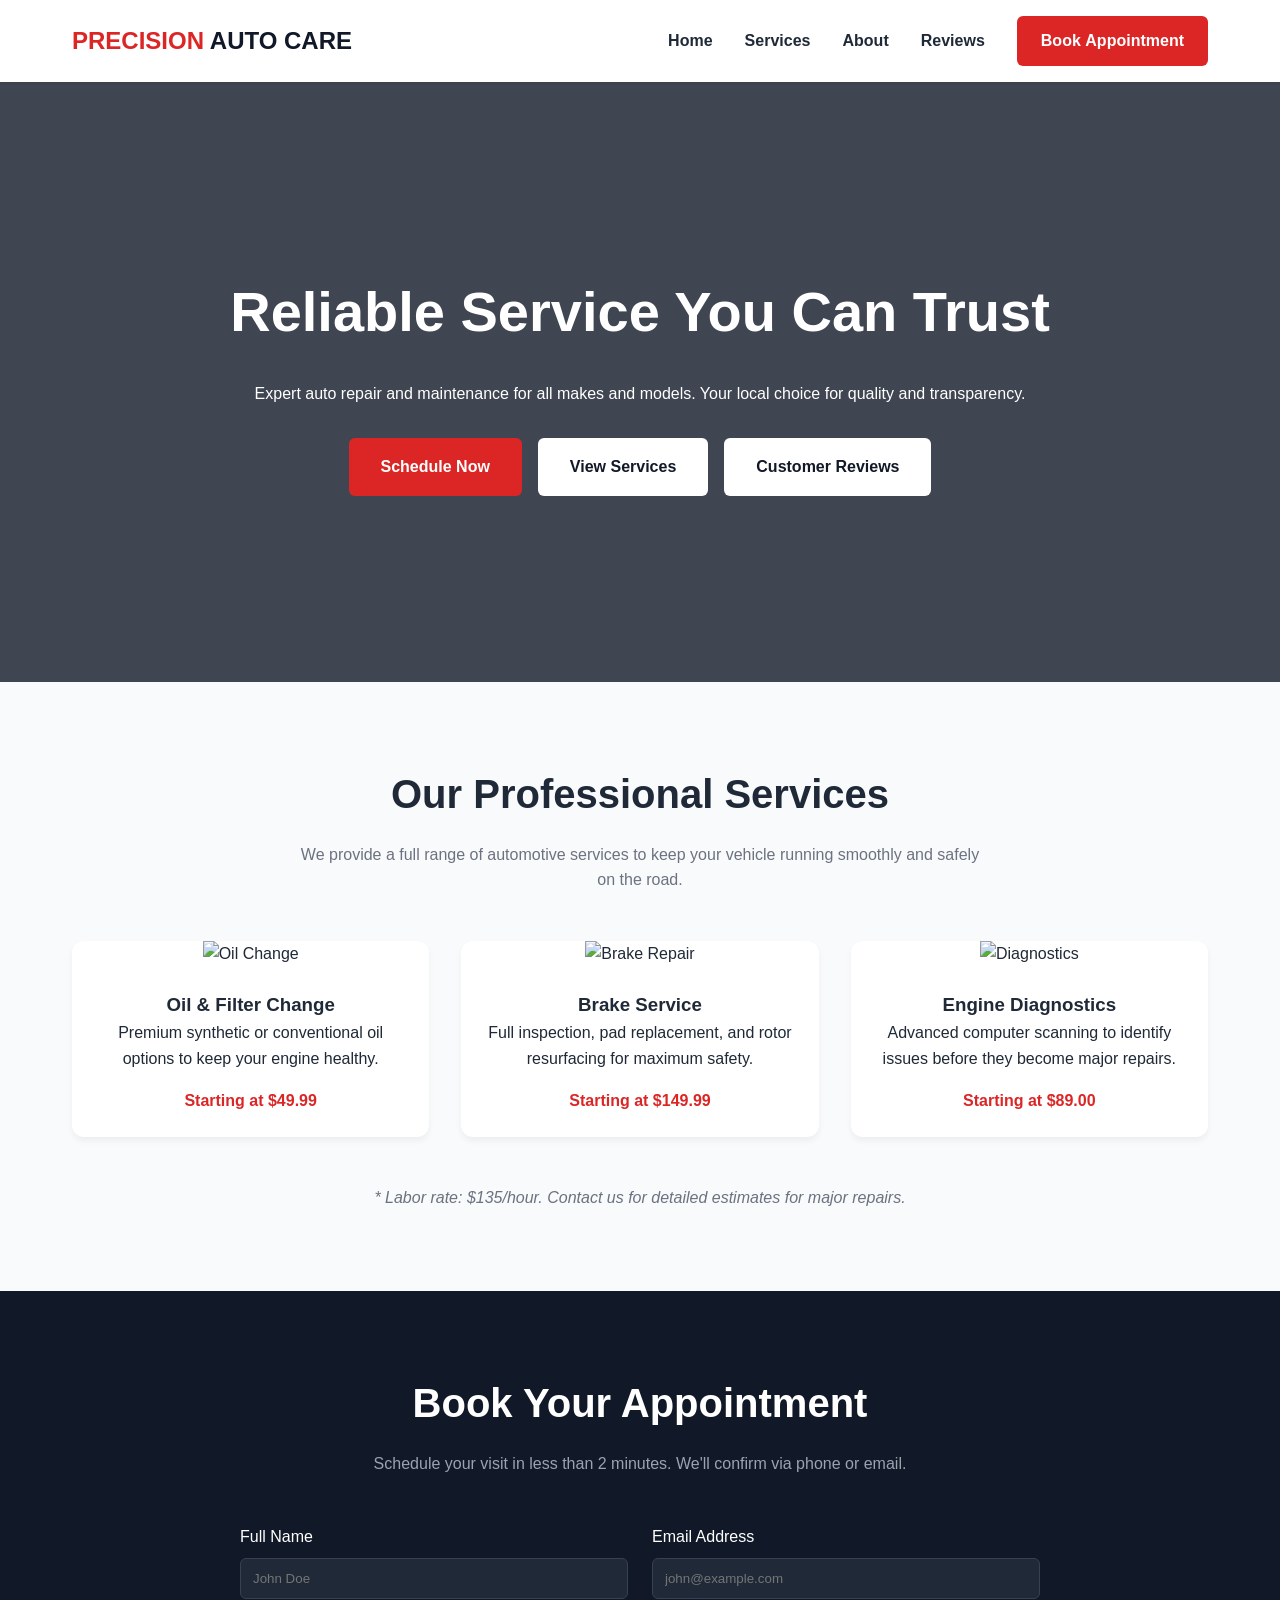
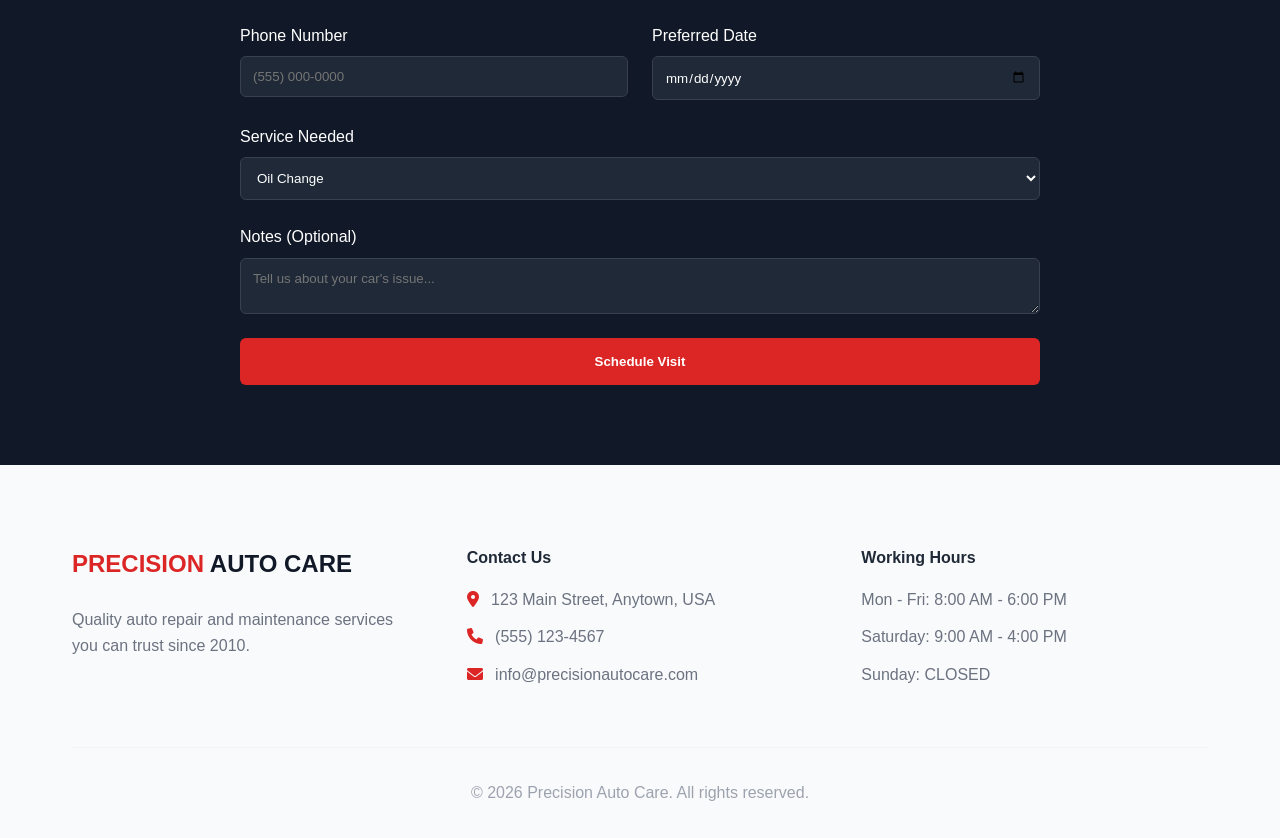
==== index.html @ e38f6b85 "Update index.html" ====
<!DOCTYPE html>
<html lang="en">
<head>
    <meta charset="UTF-8">
    <meta name="viewport" content="width=device-width, initial-scale=1.0">
    <title>Precision Auto Care | Professional Local Auto Repair</title>
    <meta name="description" content="Precision Auto Care offers professional, reliable, and affordable auto repair services including oil changes, brake repair, and engine diagnostics. Book your appointment today!">
    <link rel="stylesheet" href="https://cdnjs.cloudflare.com/ajax/libs/font-awesome/6.0.0/css/all.min.css">
    <link rel="stylesheet" href="style.css">
</head>
<body>
    <!-- Navbar -->
    <nav class="navbar">
        <div class="nav-container">
            <div class="logo">
                <span class="logo-red">PRECISION</span>
                <span class="logo-dark">AUTO CARE</span>
            </div>
            <div class="nav-links">
                <a href="#home" class="nav-link shake-the-btn"><span class="letter">H</span><span class="letter">o</span><span class="letter">m</span><span class="letter">e</span></a>
                <a href="#services" class="nav-link shake-the-btn"><span class="letter">S</span><span class="letter">e</span><span class="letter">r</span><span class="letter">v</span><span class="letter">i</span><span class="letter">c</span><span class="letter">e</span><span class="letter">s</span></a>
                <a href="about.html" class="nav-link shake-the-btn"><span class="letter">A</span><span class="letter">b</span><span class="letter">o</span><span class="letter">u</span><span class="letter">t</span></a>
                <a href="reviews.html" class="nav-link shake-the-btn"><span class="letter">R</span><span class="letter">e</span><span class="letter">v</span><span class="letter">i</span><span class="letter">e</span><span class="letter">w</span><span class="letter">s</span></a>
                <a href="#booking" class="btn-book shake-the-btn">
                    <span class="letter">B</span><span class="letter">o</span><span class="letter">o</span><span class="letter">k</span> 
                    <span class="letter">A</span><span class="letter">p</span><span class="letter">p</span><span class="letter">o</span><span class="letter">i</span><span class="letter">n</span><span class="letter">t</span><span class="letter">m</span><span class="letter">e</span><span class="letter">n</span><span class="letter">t</span>
                </a>
            </div>
            <div class="md-hidden">
                <button class="nav-link">
                    <i class="fa-solid fa-bars"></i>
                </button>
            </div>
        </div>
    </nav>

    <!-- Hero Section -->
    <section id="home" class="hero-gradient">
        <div class="hero-content">
            <h1>Reliable Service You Can Trust</h1>
            <p>Expert auto repair and maintenance for all makes and models. Your local choice for quality and transparency.</p>
            <div class="hero-btns">
                <a href="#booking" class="btn-primary">Schedule Now</a>
                <a href="#services" class="btn-secondary">View Services</a>
                <a href="reviews.html" class="btn-secondary">Customer Reviews</a>
            </div>
        </div>
    </section>

    <!-- Services Section -->
    <section id="services" class="services-section">
        <h2 class="section-title">Our Professional Services</h2>
        <p class="section-subtitle">We provide a full range of automotive services to keep your vehicle running smoothly and safely on the road.</p>
        
        <div class="services-grid">
            <!-- Service 1 -->
            <div class="service-card">
                <img src="https://images.unsplash.com/photo-1486262715619-67b85e0b08d3?auto=format&fit=crop&q=80&w=800" alt="Oil Change" class="service-img">
                <div class="service-info">
                    <h3>Oil & Filter Change</h3>
                    <p>Premium synthetic or conventional oil options to keep your engine healthy.</p>
                    <p class="price">Starting at $49.99</p>
                </div>
            </div>

            <!-- Service 2 -->
            <div class="service-card">
                <img src="https://images.unsplash.com/photo-1486262715619-67b85e0b08d3?auto=format&fit=crop&q=80&w=800" alt="Brake Repair" class="service-img">
                <div class="service-info">
                    <h3>Brake Service</h3>
                    <p>Full inspection, pad replacement, and rotor resurfacing for maximum safety.</p>
                    <p class="price">Starting at $149.99</p>
                </div>
            </div>

            <!-- Service 3 -->
            <div class="service-card">
                <img src="https://images.unsplash.com/photo-1549317661-bd32c8ce0db2?auto=format&fit=crop&q=80&w=800" alt="Diagnostics" class="service-img">
                <div class="service-info">
                    <h3>Engine Diagnostics</h3>
                    <p>Advanced computer scanning to identify issues before they become major repairs.</p>
                    <p class="price">Starting at $89.00</p>
                </div>
            </div>
        </div>
        
        <div class="mt-12">
            <p class="text-gray-500 italic">* Labor rate: $135/hour. Contact us for detailed estimates for major repairs.</p>
        </div>
    </section>

    <!-- Booking Section -->
    <section id="booking" class="booking-section">
        <div class="booking-container">
            <div class="text-center">
                <h2 class="section-title">Book Your Appointment</h2>
                <p class="section-subtitle" style="color: #9ca3af;">Schedule your visit in less than 2 minutes. We'll confirm via phone or email.</p>
            </div>
            
            <form id="appointmentForm" class="form-grid">
                <div class="form-group">
                    <label>Full Name</label>
                    <input type="text" required class="form-control" placeholder="John Doe">
                </div>
                <div class="form-group">
                    <label>Email Address</label>
                    <input type="email" required class="form-control" placeholder="john@example.com">
                </div>
                <div class="form-group">
                    <label>Phone Number</label>
                    <input type="tel" required class="form-control" placeholder="(555) 000-0000">
                </div>
                <div class="form-group">
                    <label>Preferred Date</label>
                    <input type="date" required class="form-control">
                </div>
                <div class="form-group col-span-2">
                    <label>Service Needed</label>
                    <select class="form-control">
                        <option>Oil Change</option>
                        <option>Brake Repair</option>
                        <option>Engine Diagnostics</option>
                        <option>Tire Service</option>
                        <option>Other / Not Sure</option>
                    </select>
                </div>
                <div class="form-group col-span-2">
                    <label>Notes (Optional)</label>
                    <textarea class="form-control" placeholder="Tell us about your car's issue..."></textarea>
                </div>
                <div class="col-span-2">
                    <button type="submit" class="btn-submit">Schedule Visit</button>
                </div>
            </form>
            <div id="successMessage" class="hidden mt-8 p-6 bg-green-900 border-green-700">
                <p class="section-title" style="font-size: 1.5rem; margin-bottom: 0;">Appointment Requested!</p>
                <p class="text-green-300">We'll reach out shortly to confirm your slot.</p>
            </div>
        </div>
    </section>

    <!-- Footer -->
    <footer>
        <div class="footer-grid">
            <div class="footer-col">
                <div class="logo" style="margin-bottom: 1.5rem;">
                    <span class="logo-red">PRECISION</span>
                    <span class="logo-dark">AUTO CARE</span>
                </div>
                <p class="section-subtitle" style="text-align: left; margin: 0;">Quality auto repair and maintenance services you can trust since 2010.</p>
            </div>
            <div class="footer-col">
                <h4>Contact Us</h4>
                <ul class="footer-list">
                    <li><i class="fa-solid fa-location-dot"></i> 123 Main Street, Anytown, USA</li>
                    <li><i class="fa-solid fa-phone"></i> (555) 123-4567</li>
                    <li><i class="fa-solid fa-envelope"></i> info@precisionautocare.com</li>
                </ul>
            </div>
            <div class="footer-col">
                <h4>Working Hours</h4>
                <ul class="footer-list working-hours">
                    <li><span>Mon - Fri:</span> <span>8:00 AM - 6:00 PM</span></li>
                    <li><span>Saturday:</span> <span>9:00 AM - 4:00 PM</span></li>
                    <li class="closed"><span>Sunday:</span> <span>CLOSED</span></li>
                </ul>
            </div>
        </div>
        <div class="text-center" style="margin-top: 3rem; padding-top: 2rem; border-top: 1px solid #f3f4f6; color: #9ca3af;">
            &copy; 2026 Precision Auto Care. All rights reserved.
        </div>
    </footer>

    <script>
        const form = document.getElementById('appointmentForm');
        const success = document.getElementById('successMessage');
        
        form.addEventListener('submit', (e) => {
            e.preventDefault();
            form.classList.add('hidden');
            success.classList.remove('hidden');
        });
    </script>
</body>
</html>
---- style.css ----
/* Global Styles */
:root {
    --primary-red: #dc2626;
    --dark-bg: #111827;
    --light-bg: #f9fafb;
    --text-main: #1f2937;
    --text-muted: #6b7280;
}

* {
    margin: 0;
    padding: 0;
    box-sizing: border-box;
    font-family: 'Inter', -apple-system, sans-serif;
}

body {
    background-color: var(--light-bg);
    color: var(--text-main);
    line-height: 1.6;
}

/* Navbar */
.navbar {
    background: white;
    padding: 1rem 0;
    position: sticky;
    top: 0;
    z-index: 1000;
    box-shadow: 0 1px 3px rgba(0,0,0,0.1);
}

.nav-container {
    max-width: 1200px;
    margin: 0 auto;
    display: flex;
    justify-content: space-between;
    align-items: center;
    padding: 0 2rem;
}

.logo {
    font-size: 1.5rem;
    font-weight: 800;
}

.logo-red { color: var(--primary-red); }
.logo-dark { color: var(--dark-bg); }

.nav-links {
    display: flex;
    gap: 2rem;
    align-items: center;
}

.nav-link {
    text-decoration: none;
    color: var(--text-main);
    font-weight: 600;
    transition: color 0.3s;
}

.btn-book {
    background: var(--primary-red);
    color: white;
    padding: 0.75rem 1.5rem;
    border-radius: 0.375rem;
    text-decoration: none;
    font-weight: 700;
}

/* Hero Section */
.hero-gradient {
    background: linear-gradient(rgba(17, 24, 39, 0.8), rgba(17, 24, 39, 0.8)), 
                url('https://images.unsplash.com/photo-1492144534655-ae79c964c9d7?auto=format&fit=crop&q=80&w=2000');
    background-size: cover;
    background-position: center;
    height: 600px;
    display: flex;
    align-items: center;
    justify-content: center;
    text-align: center;
    color: white;
}

.hero-content h1 {
    font-size: 3.5rem;
    margin-bottom: 1.5rem;
}

.hero-btns {
    margin-top: 2rem;
    display: flex;
    gap: 1rem;
    justify-content: center;
}

.btn-primary {
    background: var(--primary-red);
    color: white;
    padding: 1rem 2rem;
    border-radius: 0.375rem;
    text-decoration: none;
    font-weight: bold;
}

.btn-secondary {
    background: white;
    color: var(--dark-bg);
    padding: 1rem 2rem;
    border-radius: 0.375rem;
    text-decoration: none;
    font-weight: bold;
}

/* Services */
.services-section {
    padding: 5rem 2rem;
    max-width: 1200px;
    margin: 0 auto;
    text-align: center;
}

.section-title {
    font-size: 2.5rem;
    margin-bottom: 1rem;
}

.section-subtitle {
    color: var(--text-muted);
    max-width: 700px;
    margin: 0 auto 3rem;
}

.services-grid {
    display: grid;
    grid-template-columns: repeat(auto-fit, minmax(300px, 1fr));
    gap: 2rem;
}

.service-card {
    background: white;
    border-radius: 0.75rem;
    overflow: hidden;
    box-shadow: 0 4px 6px rgba(0,0,0,0.05);
    transition: transform 0.3s;
}

.service-card:hover { transform: translateY(-5px); }

.service-img {
    width: 100%;
    height: 200px;
    object-fit: cover;
}

.service-info { padding: 1.5rem; }
.price { color: var(--primary-red); font-weight: bold; margin-top: 1rem; }

/* Booking Section */
.booking-section {
    background: var(--dark-bg);
    color: white;
    padding: 5rem 2rem;
}

.booking-container {
    max-width: 800px;
    margin: 0 auto;
}

.form-grid {
    display: grid;
    grid-template-columns: 1fr 1fr;
    gap: 1.5rem;
    margin-top: 3rem;
}

.form-group { display: flex; flex-direction: column; gap: 0.5rem; }
.col-span-2 { grid-column: span 2; }

.form-control {
    padding: 0.75rem;
    border-radius: 0.375rem;
    border: 1px solid #374151;
    background: #1f2937;
    color: white;
}

.btn-submit {
    background: var(--primary-red);
    color: white;
    padding: 1rem;
    border: none;
    border-radius: 0.375rem;
    font-weight: bold;
    cursor: pointer;
    width: 100%;
}

/* Footer */
footer {
    padding: 5rem 2rem 2rem;
    max-width: 1200px;
    margin: 0 auto;
}

.footer-grid {
    display: grid;
    grid-template-columns: repeat(auto-fit, minmax(250px, 1fr));
    gap: 3rem;
}

.footer-list { list-style: none; margin-top: 1rem; }
.footer-list li { margin-bottom: 0.75rem; color: var(--text-muted); }
.footer-list i { margin-right: 0.5rem; color: var(--primary-red); }

.hidden { display: none; }

/* --- REQUESTED ANIMATIONS --- */

.shake-the-btn:hover {
    animation: btn-shake 0.6s;
}

.letter {
    display: inline-block;
    transition: transform 0.2s;
}

.shake-the-btn:hover .letter {
    animation: glitch 0.3s infinite;
}

/* Stagger the glitch effect for letters */
.letter:nth-child(2n) { animation-delay: 0.05s; }
.letter:nth-child(3n) { animation-delay: 0.1s; }

@keyframes btn-shake {
    0%, 100% { transform: rotate(0deg); }
    15% { transform: rotate(-3deg) scale(1.05); }
    30% { transform: rotate(3deg); }
    45% { transform: rotate(-3deg); }
    60% { transform: rotate(3deg); }
    75% { transform: rotate(-1deg); }
}

@keyframes glitch {
    0% {
        transform: translate(0);
        text-shadow: none;
    }
    20% {
        transform: translate(-2px, 2px);
        text-shadow: 2px 0 #ff00c1, -2px 0 #00fff9;
    }
    40% {
        transform: translate(-2px, -2px);
        text-shadow: 2px 0 #ff00c1, -2px 0 #00fff9;
    }
    60% {
        transform: translate(2px, 2px);
        text-shadow: -2px 0 #ff00c1, 2px 0 #00fff9;
    }
    80% {
        transform: translate(2px, -2px);
        text-shadow: -2px 0 #ff00c1, 2px 0 #00fff9;
    }
    100% {
        transform: translate(0);
        text-shadow: none;
    }
}

/* Utilities */
.mt-12 { margin-top: 3rem; }
.mt-8 { margin-top: 2rem; }
.p-6 { padding: 1.5rem; }
.text-center { text-align: center; }
.text-gray-500 { color: #6b7280; }
.text-green-300 { color: #86efac; }
.italic { font-style: italic; }
.bg-green-900 { background-color: #064e3b; }
.border-green-700 { border: 1px solid #047857; }
.md-hidden { display: none; }

/* About Page Specific Styles */
.about-section {
    padding: 5rem 2rem;
    max-width: 1200px;
    margin: 0 auto;
}

.about-container {
    display: grid;
    grid-template-columns: 1fr 1fr;
    gap: 4rem;
    align-items: center;
}

.about-image img {
    width: 100%;
    border-radius: 1rem;
    box-shadow: 0 20px 25px -5px rgba(0, 0, 0, 0.1);
}

.about-text h2 {
    margin-bottom: 1.5rem;
}

.about-p {
    color: var(--text-muted);
    margin-bottom: 1.5rem;
    font-size: 1.1rem;
}

.about-list {
    list-style: none;
    display: grid;
    grid-template-columns: 1fr 1fr;
    gap: 1rem;
    margin-top: 2rem;
}

.about-list li {
    display: flex;
    align-items: center;
    gap: 0.5rem;
    font-weight: 600;
}

.about-list i {
    color: var(--primary-red);
}

@media (max-width: 768px) {
    .nav-links { display: none; }
    .md-hidden { display: block; }
    .about-container { grid-template-columns: 1fr; }
    .about-list { grid-template-columns: 1fr; }
}
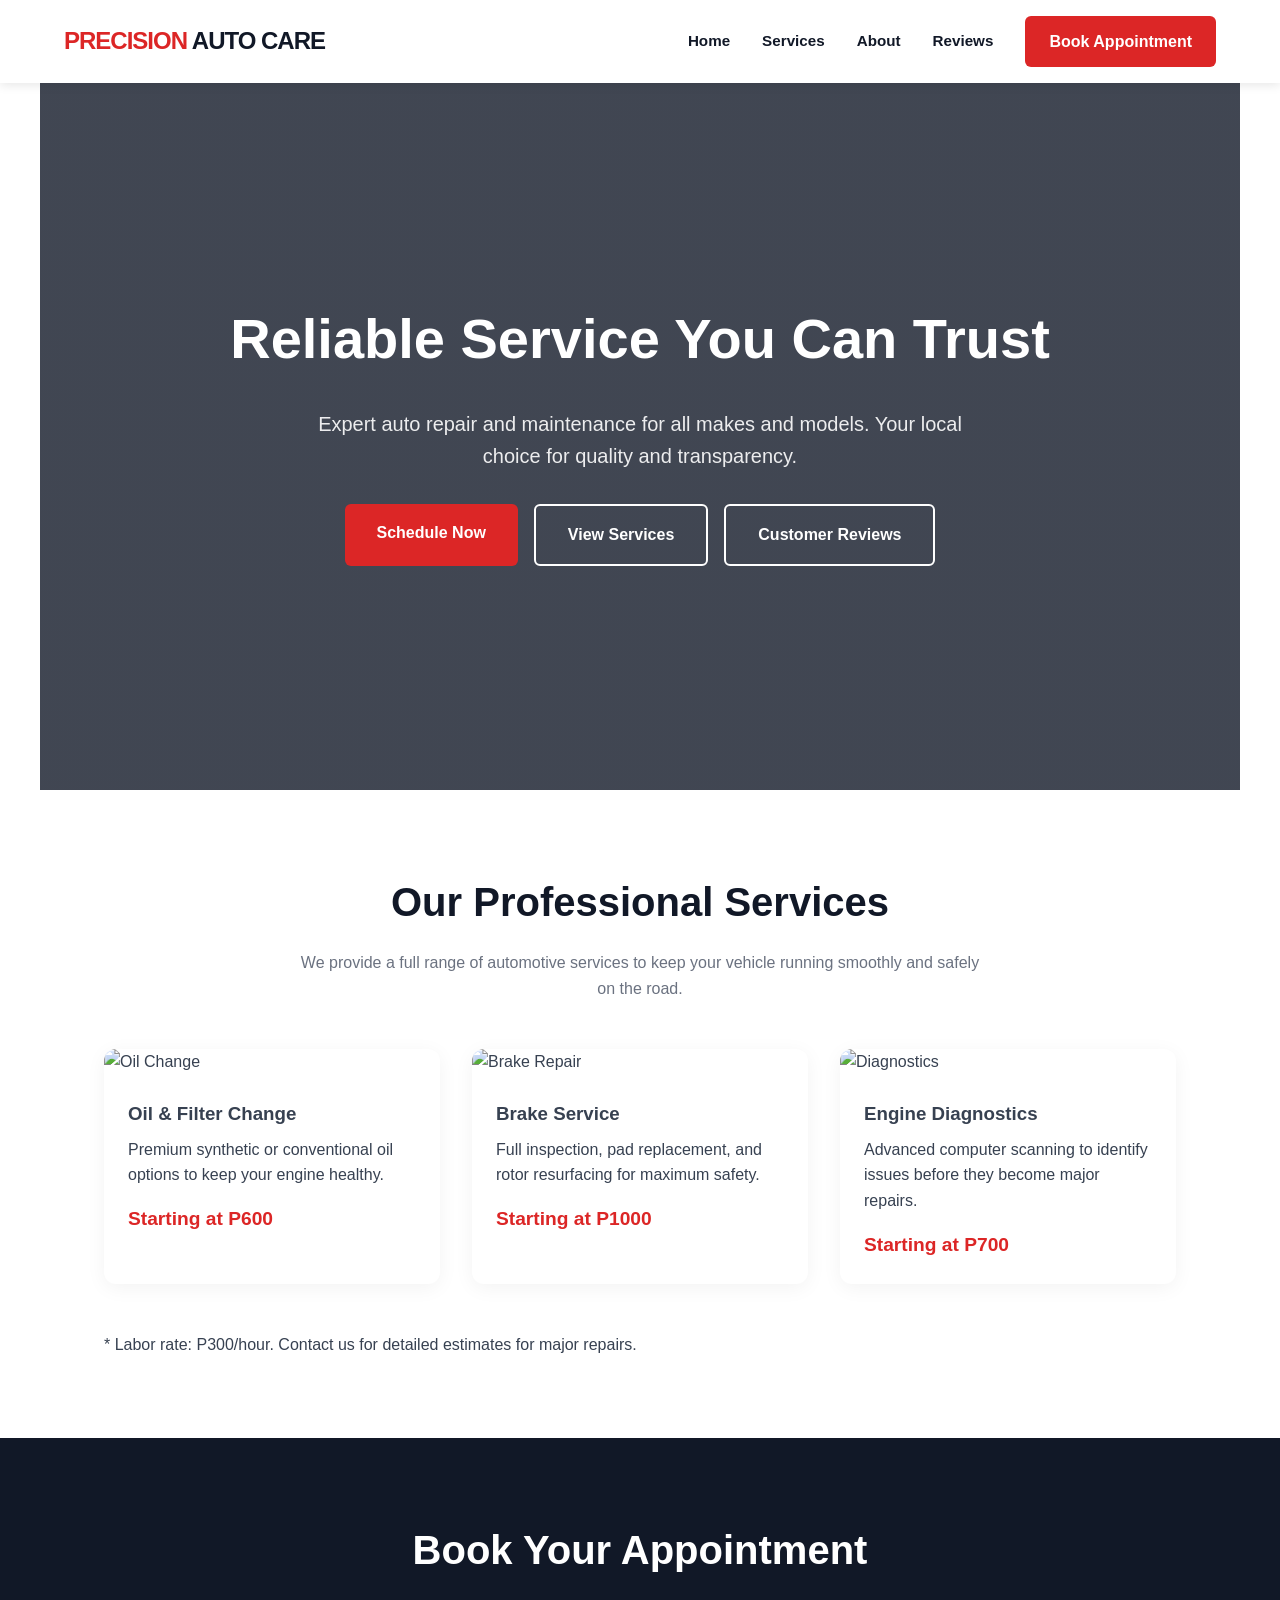
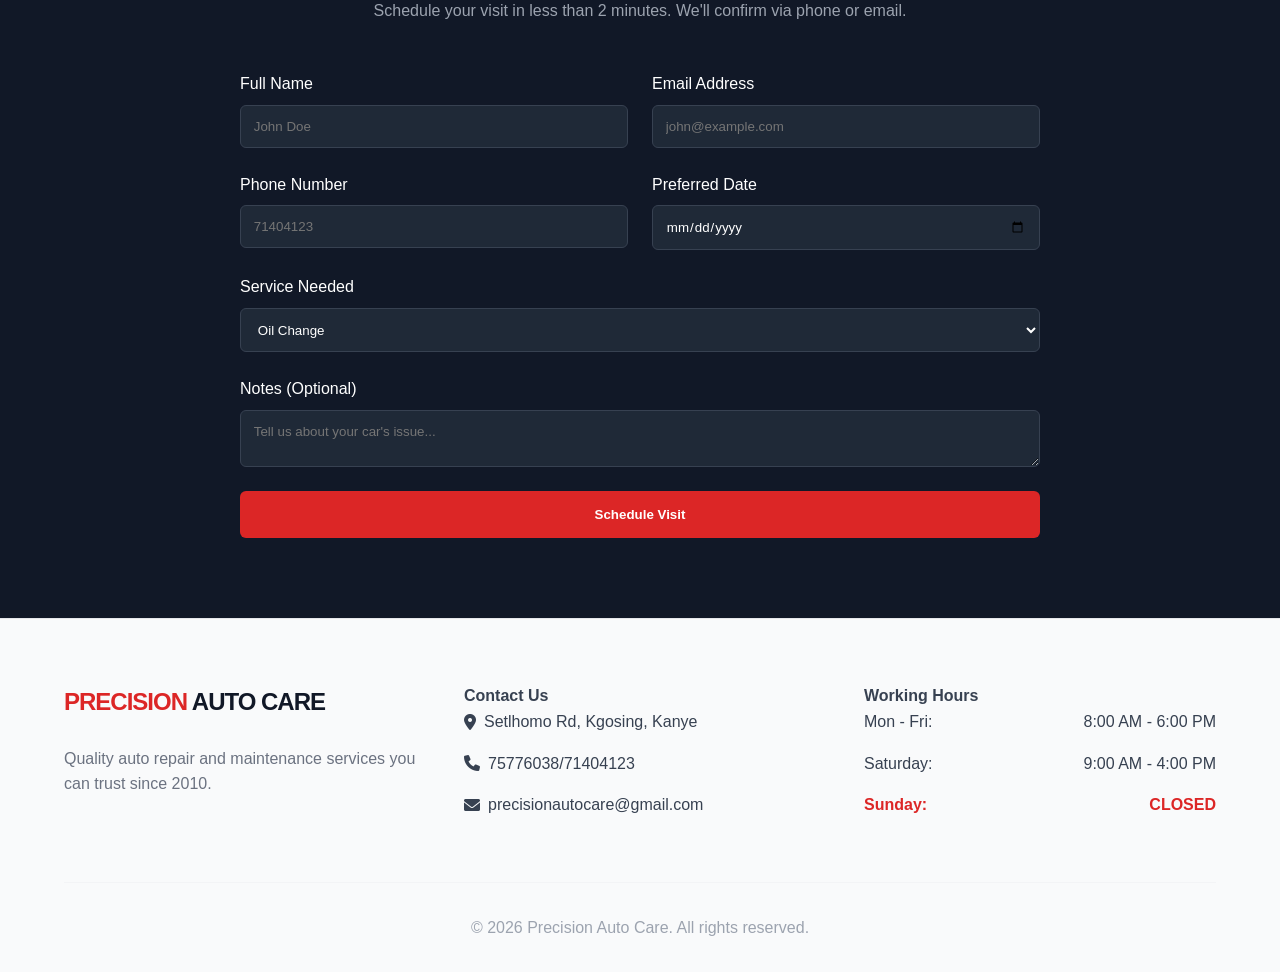
==== commit 3d4ea690: "Update index.html" ====
--- a/index.html
+++ b/index.html
@@ -59,7 +59,7 @@
                 <div class="service-info">
                     <h3>Oil & Filter Change</h3>
                     <p>Premium synthetic or conventional oil options to keep your engine healthy.</p>
-                    <p class="price">Starting at $49.99</p>
+                    <p class="price">Starting at P600</p>
                 </div>
             </div>
 
@@ -69,7 +69,7 @@
                 <div class="service-info">
                     <h3>Brake Service</h3>
                     <p>Full inspection, pad replacement, and rotor resurfacing for maximum safety.</p>
-                    <p class="price">Starting at $149.99</p>
+                    <p class="price">Starting at P1000</p>
                 </div>
             </div>
 
@@ -79,13 +79,13 @@
                 <div class="service-info">
                     <h3>Engine Diagnostics</h3>
                     <p>Advanced computer scanning to identify issues before they become major repairs.</p>
-                    <p class="price">Starting at $89.00</p>
+                    <p class="price">Starting at P700</p>
                 </div>
             </div>
         </div>
         
         <div class="mt-12">
-            <p class="text-gray-500 italic">* Labor rate: $135/hour. Contact us for detailed estimates for major repairs.</p>
+            <p class="text-gray-500 italic">* Labor rate: P300/hour. Contact us for detailed estimates for major repairs.</p>
         </div>
     </section>
 
@@ -108,7 +108,7 @@
                 </div>
                 <div class="form-group">
                     <label>Phone Number</label>
-                    <input type="tel" required class="form-control" placeholder="(555) 000-0000">
+                    <input type="tel" required class="form-control" placeholder="71404123">
                 </div>
                 <div class="form-group">
                     <label>Preferred Date</label>
@@ -152,9 +152,9 @@
             <div class="footer-col">
                 <h4>Contact Us</h4>
                 <ul class="footer-list">
-                    <li><i class="fa-solid fa-location-dot"></i> 123 Main Street, Anytown, USA</li>
-                    <li><i class="fa-solid fa-phone"></i> (555) 123-4567</li>
-                    <li><i class="fa-solid fa-envelope"></i> info@precisionautocare.com</li>
+                    <li><i class="fa-solid fa-location-dot"></i> Setlhomo Rd, Kgosing, Kanye</li>
+                    <li><i class="fa-solid fa-phone"></i> 75776038/71404123</li>
+                    <li><i class="fa-solid fa-envelope"></i> precisionautocare@gmail.com</li>
                 </ul>
             </div>
             <div class="footer-col">
--- a/style.css
+++ b/style.css
@@ -1,51 +1,52 @@
-/* Global Styles */
 :root {
     --primary-red: #dc2626;
-    --dark-bg: #111827;
-    --light-bg: #f9fafb;
-    --text-main: #1f2937;
-    --text-muted: #6b7280;
+    --primary-dark: #111827;
+    --accent-gray: #f3f4f6;
+    --text-main: #374151;
+    --text-light: #6b7280;
+    --white: #ffffff;
 }
 
 * {
     margin: 0;
     padding: 0;
     box-sizing: border-box;
-    font-family: 'Inter', -apple-system, sans-serif;
+    font-family: 'Inter', -apple-system, BlinkMacSystemFont, "Segoe UI", Roboto, sans-serif;
 }
 
 body {
-    background-color: var(--light-bg);
+    line-height: 1.6;
     color: var(--text-main);
-    line-height: 1.6;
+    background-color: var(--white);
 }
 
 /* Navbar */
 .navbar {
-    background: white;
-    padding: 1rem 0;
-    position: sticky;
+    background: var(--white);
+    padding: 1rem 5%;
+    position: fixed;
+    width: 100%;
     top: 0;
     z-index: 1000;
-    box-shadow: 0 1px 3px rgba(0,0,0,0.1);
+    box-shadow: 0 2px 10px rgba(0,0,0,0.1);
 }
 
 .nav-container {
+    display: flex;
+    justify-content: space-between;
+    align-items: center;
     max-width: 1200px;
     margin: 0 auto;
-    display: flex;
-    justify-content: space-between;
-    align-items: center;
-    padding: 0 2rem;
 }
 
 .logo {
+    font-weight: 800;
     font-size: 1.5rem;
-    font-weight: 800;
+    letter-spacing: -1px;
 }
 
 .logo-red { color: var(--primary-red); }
-.logo-dark { color: var(--dark-bg); }
+.logo-dark { color: var(--primary-dark); }
 
 .nav-links {
     display: flex;
@@ -55,41 +56,61 @@
 
 .nav-link {
     text-decoration: none;
-    color: var(--text-main);
+    color: var(--primary-dark);
     font-weight: 600;
+    font-size: 0.95rem;
     transition: color 0.3s;
 }
+
+.nav-link:hover { color: var(--primary-red); }
 
 .btn-book {
     background: var(--primary-red);
-    color: white;
-    padding: 0.75rem 1.5rem;
-    border-radius: 0.375rem;
+    color: var(--white);
+    padding: 0.8rem 1.5rem;
+    border-radius: 6px;
     text-decoration: none;
     font-weight: 700;
-}
+    transition: transform 0.3s, background 0.3s;
+}
+
+.btn-book:hover {
+    background: #b91c1c;
+    transform: translateY(-2px);
+}
+
+.md-hidden { display: none; }
 
 /* Hero Section */
 .hero-gradient {
+    height: 80vh;
     background: linear-gradient(rgba(17, 24, 39, 0.8), rgba(17, 24, 39, 0.8)), 
-                url('https://images.unsplash.com/photo-1492144534655-ae79c964c9d7?auto=format&fit=crop&q=80&w=2000');
+                url('https://images.unsplash.com/photo-1486262715619-67b85e0b08d3?auto=format&fit=crop&q=80&w=2000');
     background-size: cover;
     background-position: center;
-    height: 600px;
     display: flex;
     align-items: center;
     justify-content: center;
     text-align: center;
-    color: white;
+    color: var(--white);
+    padding: 0 5%;
+    margin-top: 70px;
 }
 
 .hero-content h1 {
     font-size: 3.5rem;
+    font-weight: 800;
     margin-bottom: 1.5rem;
 }
 
+.hero-content p {
+    font-size: 1.25rem;
+    max-width: 700px;
+    margin: 0 auto 2rem;
+    opacity: 0.9;
+}
+
 .hero-btns {
-    margin-top: 2rem;
     display: flex;
     gap: 1rem;
     justify-content: center;
@@ -97,41 +118,46 @@
 
 .btn-primary {
     background: var(--primary-red);
-    color: white;
+    color: var(--white);
     padding: 1rem 2rem;
-    border-radius: 0.375rem;
+    border-radius: 6px;
     text-decoration: none;
-    font-weight: bold;
+    font-weight: 700;
 }
 
 .btn-secondary {
-    background: white;
-    color: var(--dark-bg);
+    background: transparent;
+    border: 2px solid var(--white);
+    color: var(--white);
     padding: 1rem 2rem;
-    border-radius: 0.375rem;
+    border-radius: 6px;
     text-decoration: none;
-    font-weight: bold;
-}
-
-/* Services */
-.services-section {
-    padding: 5rem 2rem;
+    font-weight: 700;
+}
+
+/* Sections */
+section {
+    padding: 5rem 5%;
     max-width: 1200px;
     margin: 0 auto;
-    text-align: center;
 }
 
 .section-title {
     font-size: 2.5rem;
+    font-weight: 800;
+    text-align: center;
     margin-bottom: 1rem;
+    color: var(--primary-dark);
 }
 
 .section-subtitle {
-    color: var(--text-muted);
+    text-align: center;
+    color: var(--text-light);
     max-width: 700px;
     margin: 0 auto 3rem;
 }
 
+/* Services Grid */
 .services-grid {
     display: grid;
     grid-template-columns: repeat(auto-fit, minmax(300px, 1fr));
@@ -139,14 +165,14 @@
 }
 
 .service-card {
-    background: white;
-    border-radius: 0.75rem;
+    background: var(--white);
+    border-radius: 12px;
     overflow: hidden;
-    box-shadow: 0 4px 6px rgba(0,0,0,0.05);
+    box-shadow: 0 4px 20px rgba(0,0,0,0.05);
     transition: transform 0.3s;
 }
 
-.service-card:hover { transform: translateY(-5px); }
+.service-card:hover { transform: translateY(-10px); }
 
 .service-img {
     width: 100%;
@@ -155,14 +181,22 @@
 }
 
 .service-info { padding: 1.5rem; }
-.price { color: var(--primary-red); font-weight: bold; margin-top: 1rem; }
+.service-info h3 { margin-bottom: 0.5rem; }
+.price {
+    color: var(--primary-red);
+    font-weight: 700;
+    margin-top: 1rem;
+    font-size: 1.2rem;
+}
 
 /* Booking Section */
 .booking-section {
-    background: var(--dark-bg);
-    color: white;
-    padding: 5rem 2rem;
-}
+    background: var(--primary-dark);
+    color: var(--white);
+    max-width: 100%;
+}
+
+.booking-section .section-title { color: var(--white); }
 
 .booking-container {
     max-width: 800px;
@@ -173,169 +207,109 @@
     display: grid;
     grid-template-columns: 1fr 1fr;
     gap: 1.5rem;
-    margin-top: 3rem;
+    margin-top: 2rem;
 }
 
 .form-group { display: flex; flex-direction: column; gap: 0.5rem; }
 .col-span-2 { grid-column: span 2; }
 
 .form-control {
-    padding: 0.75rem;
-    border-radius: 0.375rem;
+    padding: 0.8rem;
+    border-radius: 6px;
     border: 1px solid #374151;
     background: #1f2937;
-    color: white;
+    color: var(--white);
 }
 
 .btn-submit {
     background: var(--primary-red);
-    color: white;
+    color: var(--white);
+    border: none;
     padding: 1rem;
-    border: none;
-    border-radius: 0.375rem;
-    font-weight: bold;
+    width: 100%;
+    border-radius: 6px;
+    font-weight: 700;
     cursor: pointer;
-    width: 100%;
-}
+}
+
+/* Reviews Page Specific */
+.reviews-grid {
+    display: grid;
+    grid-template-columns: repeat(auto-fit, minmax(350px, 1fr));
+    gap: 2rem;
+    margin-bottom: 4rem;
+}
+
+.review-card {
+    background: #f9fafb;
+    padding: 2rem;
+    border-radius: 12px;
+    border-left: 4px solid var(--primary-red);
+}
+
+.review-header {
+    display: flex;
+    justify-content: space-between;
+    align-items: center;
+    margin-bottom: 1rem;
+}
+
+.stars { color: #fbbf24; }
+.reviewer-name { font-weight: 700; }
+.review-date { font-size: 0.8rem; color: var(--text-light); }
+
+.stat-grid {
+    display: grid;
+    grid-template-columns: repeat(3, 1fr);
+    gap: 1rem;
+    text-align: center;
+    margin-bottom: 3rem;
+}
+
+.stat-item h2 { font-size: 3rem; color: var(--primary-red); }
 
 /* Footer */
 footer {
-    padding: 5rem 2rem 2rem;
+    background: #f9fafb;
+    padding: 4rem 5% 2rem;
+    border-top: 1px solid #e5e7eb;
+}
+
+.footer-grid {
+    display: grid;
+    grid-template-columns: repeat(auto-fit, minmax(250px, 1fr));
+    gap: 3rem;
     max-width: 1200px;
     margin: 0 auto;
 }
 
-.footer-grid {
-    display: grid;
-    grid-template-columns: repeat(auto-fit, minmax(250px, 1fr));
-    gap: 3rem;
-}
-
-.footer-list { list-style: none; margin-top: 1rem; }
-.footer-list li { margin-bottom: 0.75rem; color: var(--text-muted); }
-.footer-list i { margin-right: 0.5rem; color: var(--primary-red); }
-
+.footer-list { list-style: none; }
+.footer-list li { margin-bottom: 1rem; display: flex; gap: 0.5rem; align-items: center; }
+.working-hours li { justify-content: space-between; }
+.closed { color: var(--primary-red); font-weight: 700; }
+
+/* Utilities */
 .hidden { display: none; }
-
-/* --- REQUESTED ANIMATIONS --- */
-
-.shake-the-btn:hover {
-    animation: btn-shake 0.6s;
-}
-
-.letter {
-    display: inline-block;
-    transition: transform 0.2s;
-}
-
-.shake-the-btn:hover .letter {
-    animation: glitch 0.3s infinite;
-}
-
-/* Stagger the glitch effect for letters */
-.letter:nth-child(2n) { animation-delay: 0.05s; }
-.letter:nth-child(3n) { animation-delay: 0.1s; }
-
-@keyframes btn-shake {
-    0%, 100% { transform: rotate(0deg); }
-    15% { transform: rotate(-3deg) scale(1.05); }
-    30% { transform: rotate(3deg); }
-    45% { transform: rotate(-3deg); }
-    60% { transform: rotate(3deg); }
-    75% { transform: rotate(-1deg); }
-}
-
-@keyframes glitch {
-    0% {
-        transform: translate(0);
-        text-shadow: none;
-    }
-    20% {
-        transform: translate(-2px, 2px);
-        text-shadow: 2px 0 #ff00c1, -2px 0 #00fff9;
-    }
-    40% {
-        transform: translate(-2px, -2px);
-        text-shadow: 2px 0 #ff00c1, -2px 0 #00fff9;
-    }
-    60% {
-        transform: translate(2px, 2px);
-        text-shadow: -2px 0 #ff00c1, 2px 0 #00fff9;
-    }
-    80% {
-        transform: translate(2px, -2px);
-        text-shadow: -2px 0 #ff00c1, 2px 0 #00fff9;
-    }
-    100% {
-        transform: translate(0);
-        text-shadow: none;
-    }
-}
-
-/* Utilities */
 .mt-12 { margin-top: 3rem; }
-.mt-8 { margin-top: 2rem; }
-.p-6 { padding: 1.5rem; }
 .text-center { text-align: center; }
-.text-gray-500 { color: #6b7280; }
-.text-green-300 { color: #86efac; }
-.italic { font-style: italic; }
-.bg-green-900 { background-color: #064e3b; }
-.border-green-700 { border: 1px solid #047857; }
-.md-hidden { display: none; }
-
-/* About Page Specific Styles */
-.about-section {
-    padding: 5rem 2rem;
-    max-width: 1200px;
-    margin: 0 auto;
-}
-
-.about-container {
-    display: grid;
-    grid-template-columns: 1fr 1fr;
-    gap: 4rem;
-    align-items: center;
-}
-
-.about-image img {
-    width: 100%;
-    border-radius: 1rem;
-    box-shadow: 0 20px 25px -5px rgba(0, 0, 0, 0.1);
-}
-
-.about-text h2 {
-    margin-bottom: 1.5rem;
-}
-
-.about-p {
-    color: var(--text-muted);
-    margin-bottom: 1.5rem;
-    font-size: 1.1rem;
-}
-
-.about-list {
-    list-style: none;
-    display: grid;
-    grid-template-columns: 1fr 1fr;
-    gap: 1rem;
-    margin-top: 2rem;
-}
-
-.about-list li {
-    display: flex;
-    align-items: center;
-    gap: 0.5rem;
-    font-weight: 600;
-}
-
-.about-list i {
-    color: var(--primary-red);
-}
 
 @media (max-width: 768px) {
+    .hero-content h1 { font-size: 2.5rem; }
     .nav-links { display: none; }
     .md-hidden { display: block; }
-    .about-container { grid-template-columns: 1fr; }
-    .about-list { grid-template-columns: 1fr; }
-}
+    .form-grid { grid-template-columns: 1fr; }
+    .col-span-2 { grid-column: span 1; }
+}
+
+/* Animations from index */
+.shake-the-btn:hover {
+    animation: shake 0.5s;
+}
+
+@keyframes shake {
+    0% { transform: translateX(0); }
+    25% { transform: translateX(-5px); }
+    50% { transform: translateX(5px); }
+    75% { transform: translateX(-5px); }
+    100% { transform: translateX(0); }
+}
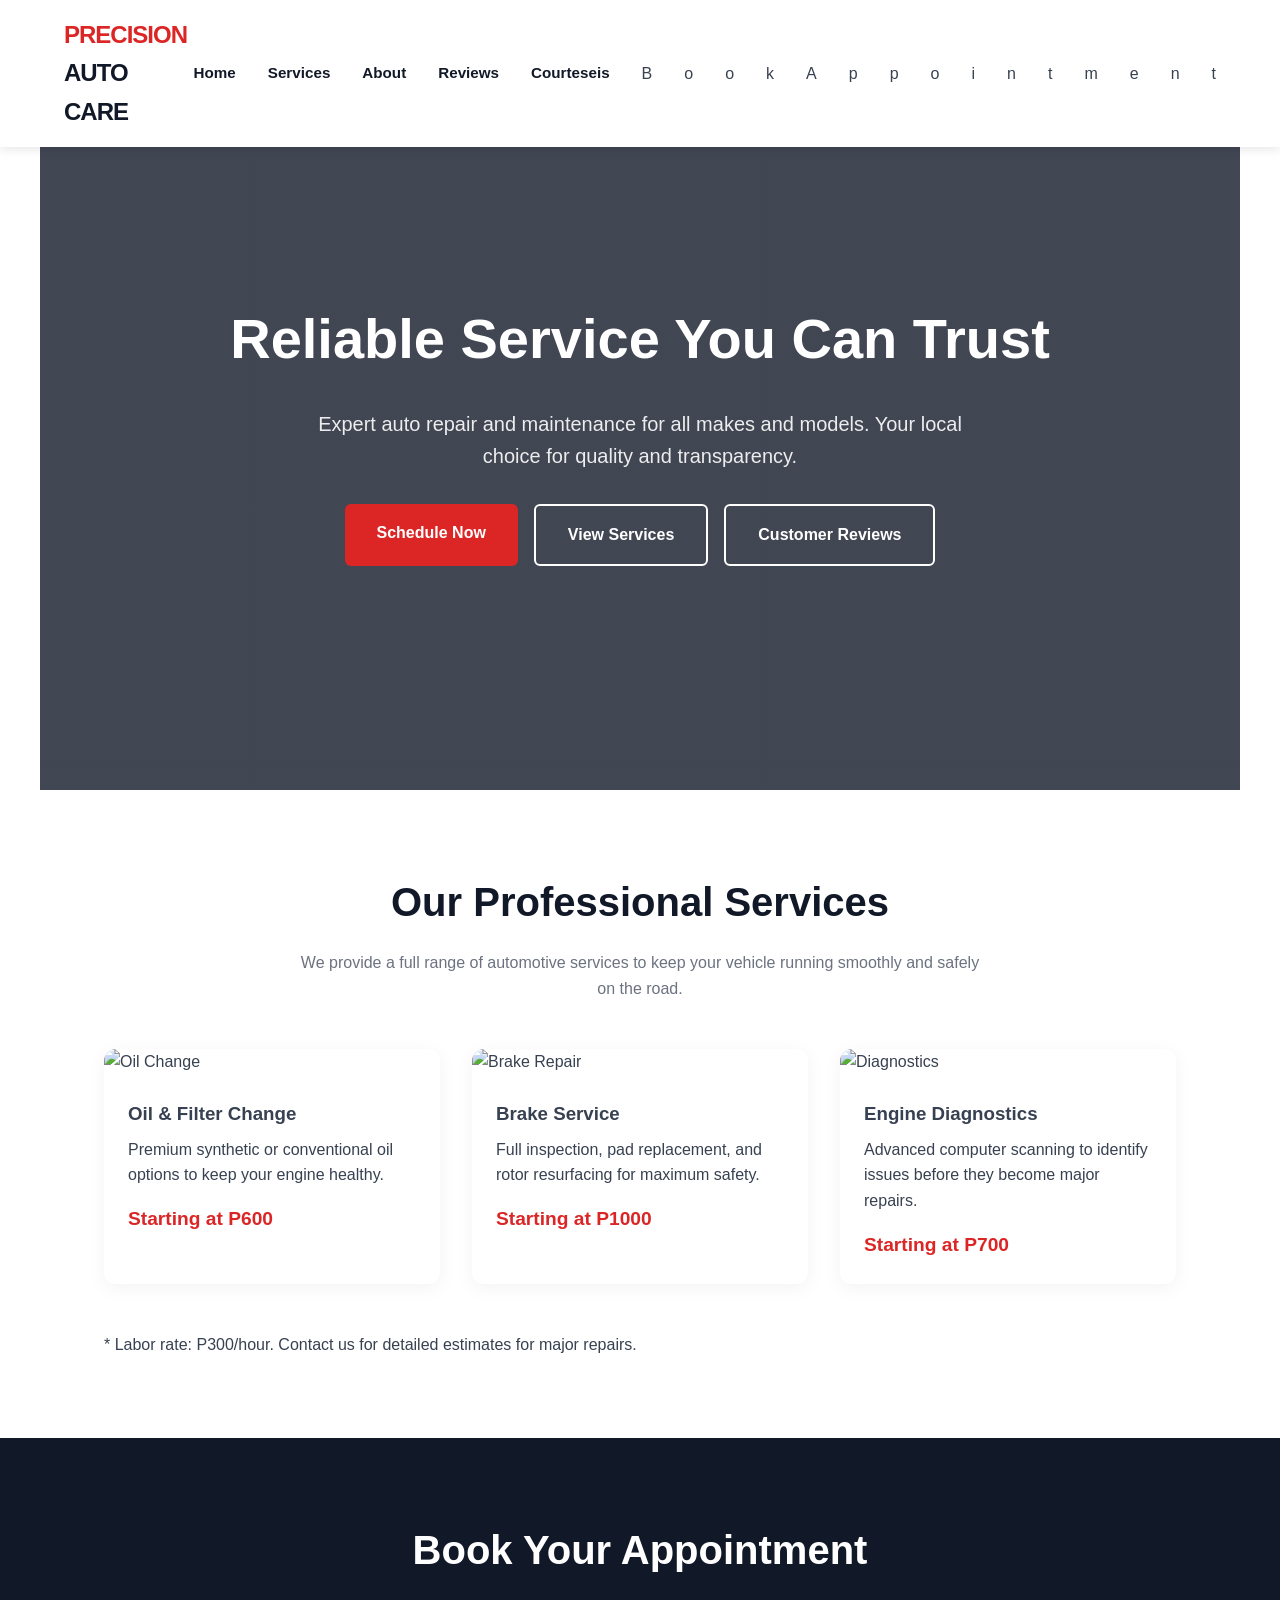
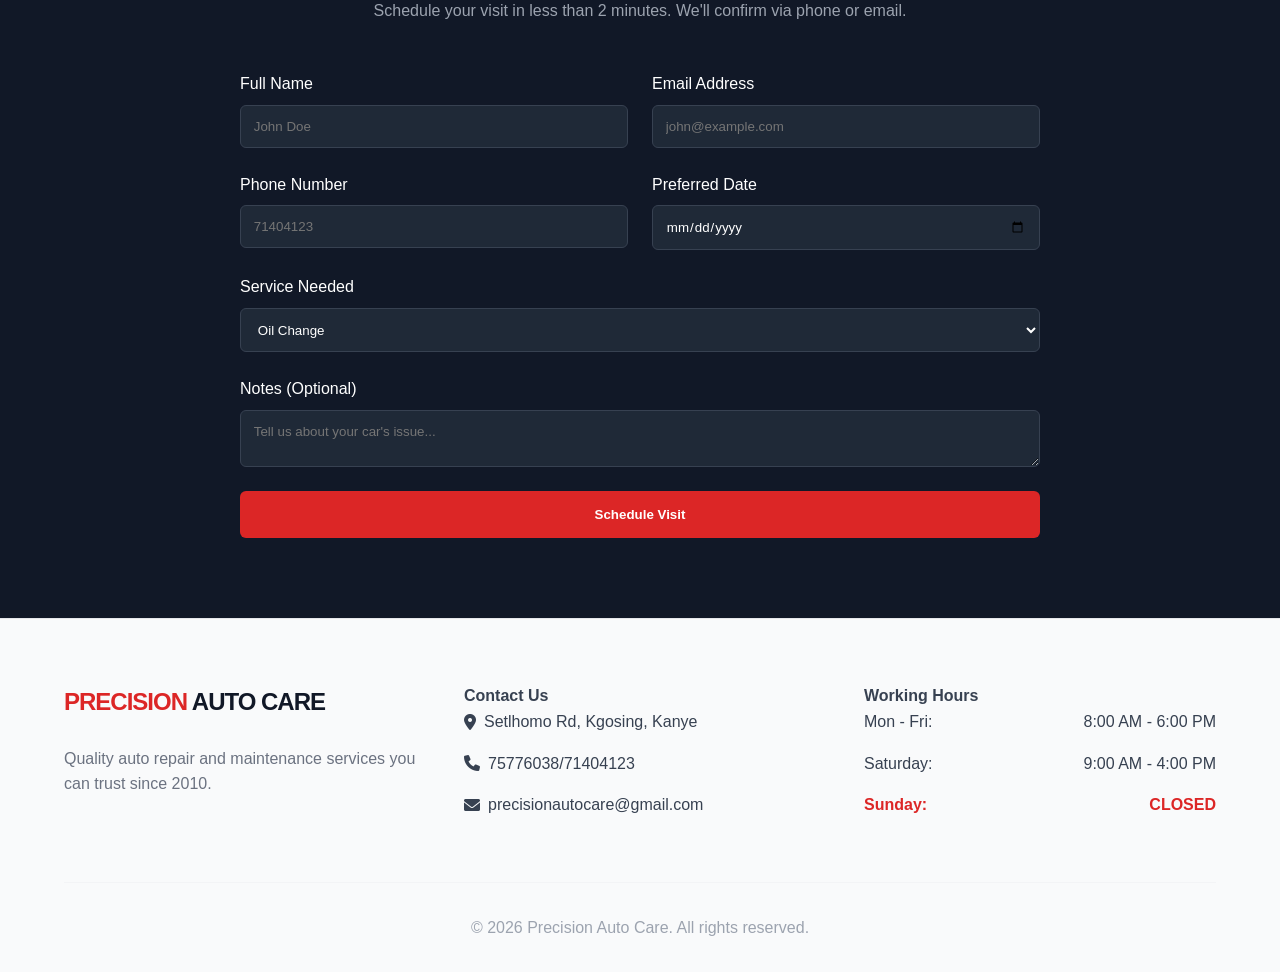
==== commit d89a62bd: "Update index.html" ====
--- a/index.html
+++ b/index.html
@@ -21,7 +21,7 @@
                 <a href="#services" class="nav-link shake-the-btn"><span class="letter">S</span><span class="letter">e</span><span class="letter">r</span><span class="letter">v</span><span class="letter">i</span><span class="letter">c</span><span class="letter">e</span><span class="letter">s</span></a>
                 <a href="about.html" class="nav-link shake-the-btn"><span class="letter">A</span><span class="letter">b</span><span class="letter">o</span><span class="letter">u</span><span class="letter">t</span></a>
                 <a href="reviews.html" class="nav-link shake-the-btn"><span class="letter">R</span><span class="letter">e</span><span class="letter">v</span><span class="letter">i</span><span class="letter">e</span><span class="letter">w</span><span class="letter">s</span></a>
-                <a href="#booking" class="btn-book shake-the-btn">
+                <a href="courteseis" class="nav-link shake-the-btn"><span class="letter">C</span><span class="letter">o</span><span class="letter">u</span><span class="letter">r</span><span class="letter">t</span><span class="letter">e</span><spanclass="letter">s</span><span class="letter">e</span><span class="letter">i</span><span class="letter">s</span></a> 
                     <span class="letter">B</span><span class="letter">o</span><span class="letter">o</span><span class="letter">k</span> 
                     <span class="letter">A</span><span class="letter">p</span><span class="letter">p</span><span class="letter">o</span><span class="letter">i</span><span class="letter">n</span><span class="letter">t</span><span class="letter">m</span><span class="letter">e</span><span class="letter">n</span><span class="letter">t</span>
                 </a>
@@ -65,7 +65,7 @@
 
             <!-- Service 2 -->
             <div class="service-card">
-                <img src="https://images.unsplash.com/photo-1486262715619-67b85e0b08d3?auto=format&fit=crop&q=80&w=800" alt="Brake Repair" class="service-img">
+                <img src="https://plus.unsplash.com/premium_photo-1661313649541-e4a2c0dd9691?w=600&auto=format&fit=crop&q=60&ixlib=rb-4.1.0&ixid=M3wxMjA3fDB8MHxzZWFyY2h8MTN8fGJyYWtlJTIwcmVwYWlyfGVufDB8fDB8fHww" alt="Brake Repair" class="service-img">
                 <div class="service-info">
                     <h3>Brake Service</h3>
                     <p>Full inspection, pad replacement, and rotor resurfacing for maximum safety.</p>
@@ -75,7 +75,7 @@
 
             <!-- Service 3 -->
             <div class="service-card">
-                <img src="https://images.unsplash.com/photo-1549317661-bd32c8ce0db2?auto=format&fit=crop&q=80&w=800" alt="Diagnostics" class="service-img">
+                <img src="https://media.istockphoto.com/id/139880454/photo/old-car-engine.webp?a=1&b=1&s=612x612&w=0&k=20&c=eRJhDSx3MlpjVAruln1xZ6jJ1E3aFR_JElj2ODDLW3w=" alt="Diagnostics" class="service-img">
                 <div class="service-info">
                     <h3>Engine Diagnostics</h3>
                     <p>Advanced computer scanning to identify issues before they become major repairs.</p>
--- a/style.css
+++ b/style.css
@@ -312,4 +312,110 @@
     50% { transform: translateX(5px); }
     75% { transform: translateX(-5px); }
     100% { transform: translateX(0); }
-}
+}    
+
+.about-hero {
+            height: 50vh;
+            background: linear-gradient(rgba(17, 24, 39, 0.7), rgba(17, 24, 39, 0.7)), 
+                        url('https://images.unsplash.com/photo-1503376780353-7e6692767b70?auto=format&fit=crop&q=80&w=2000');
+            background-size: cover;
+            background-position: center;
+            display: flex;
+            align-items: center;
+            justify-content: center;
+            text-align: center;
+            color: white;
+            margin-top: 70px;
+        }
+
+        .story-container {
+            display: grid;
+            grid-template-columns: 1fr 1fr;
+            gap: 4rem;
+            align-items: center;
+            padding: 5rem 5%;
+            max-width: 1200px;
+            margin: 0 auto;
+        }
+
+        .story-image {
+            width: 100%;
+            border-radius: 20px;
+            box-shadow: 20px 20px 0px var(--primary-red);
+        }
+
+        .values-section {
+            background: #f9fafb;
+            padding: 5rem 5%;
+        }
+
+        .values-grid {
+            display: grid;
+            grid-template-columns: repeat(auto-fit, minmax(250px, 1fr));
+            gap: 2rem;
+            max-width: 1200px;
+            margin: 0 auto;
+        }
+
+        .value-card {
+            background: white;
+            padding: 2.5rem;
+            border-radius: 15px;
+            text-align: center;
+            transition: transform 0.3s;
+            box-shadow: 0 4px 6px rgba(0,0,0,0.05);
+        }
+
+        .value-card:hover {
+            transform: translateY(-5px);
+        }
+
+        .value-icon {
+            font-size: 2.5rem;
+            color: var(--primary-red);
+            margin-bottom: 1.5rem;
+        }
+
+        .team-section {
+            padding: 5rem 5%;
+            max-width: 1200px;
+            margin: 0 auto;
+        }
+
+        .team-grid {
+            display: grid;
+            grid-template-columns: repeat(auto-fit, minmax(280px, 1fr));
+            gap: 3rem;
+        }
+
+        .team-card {
+            text-align: center;
+        }
+
+        .team-img {
+            width: 200px;
+            height: 200px;
+            border-radius: 50%;
+            object-fit: cover;
+            margin-bottom: 1.5rem;
+            border: 5px solid var(--accent-gray);
+        }
+
+        .cta-banner {
+            background: var(--primary-red);
+            color: white;
+            text-align: center;
+            padding: 5rem 5%;
+            margin: 4rem 5%;
+            border-radius: 30px;
+        }
+
+        @media (max-width: 768px) {
+            .story-container {
+                grid-template-columns: 1fr;
+                text-align: center;
+            }
+            .story-image {
+                order: -1;
+            }
+        }
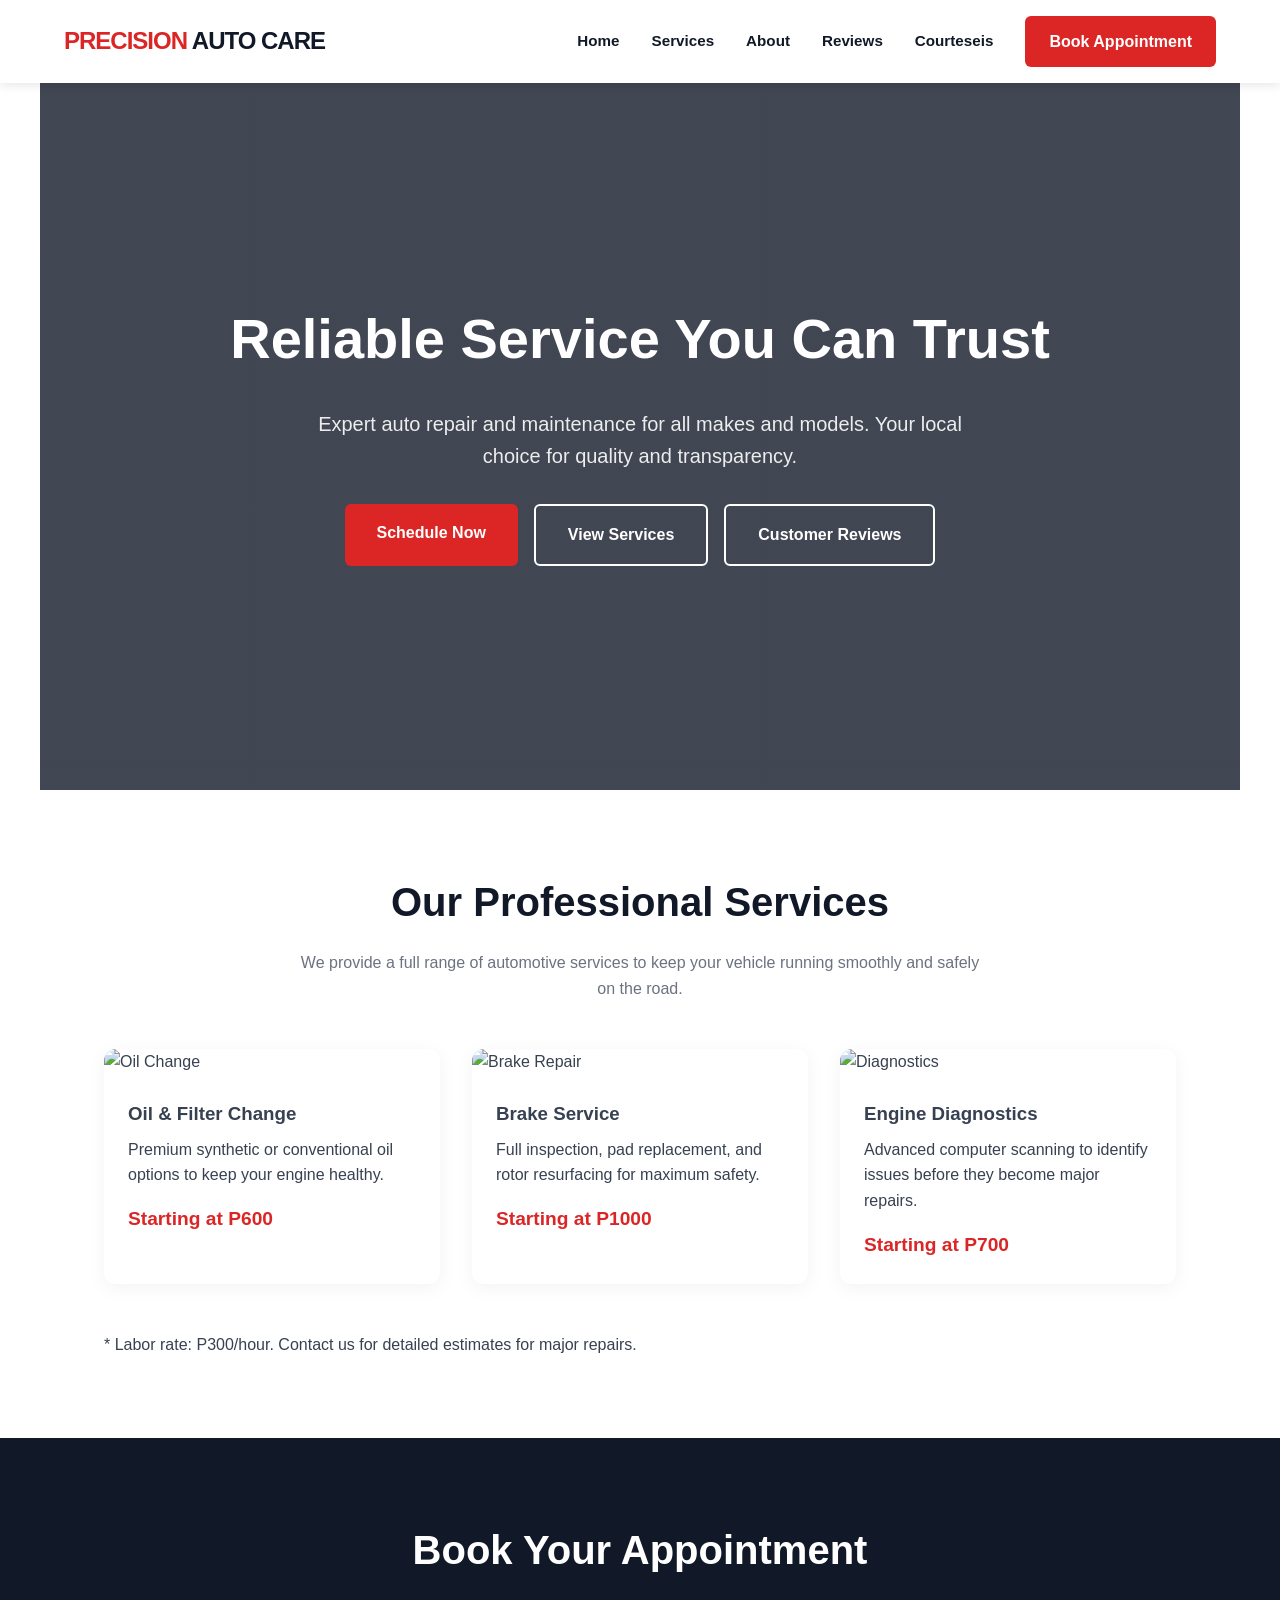
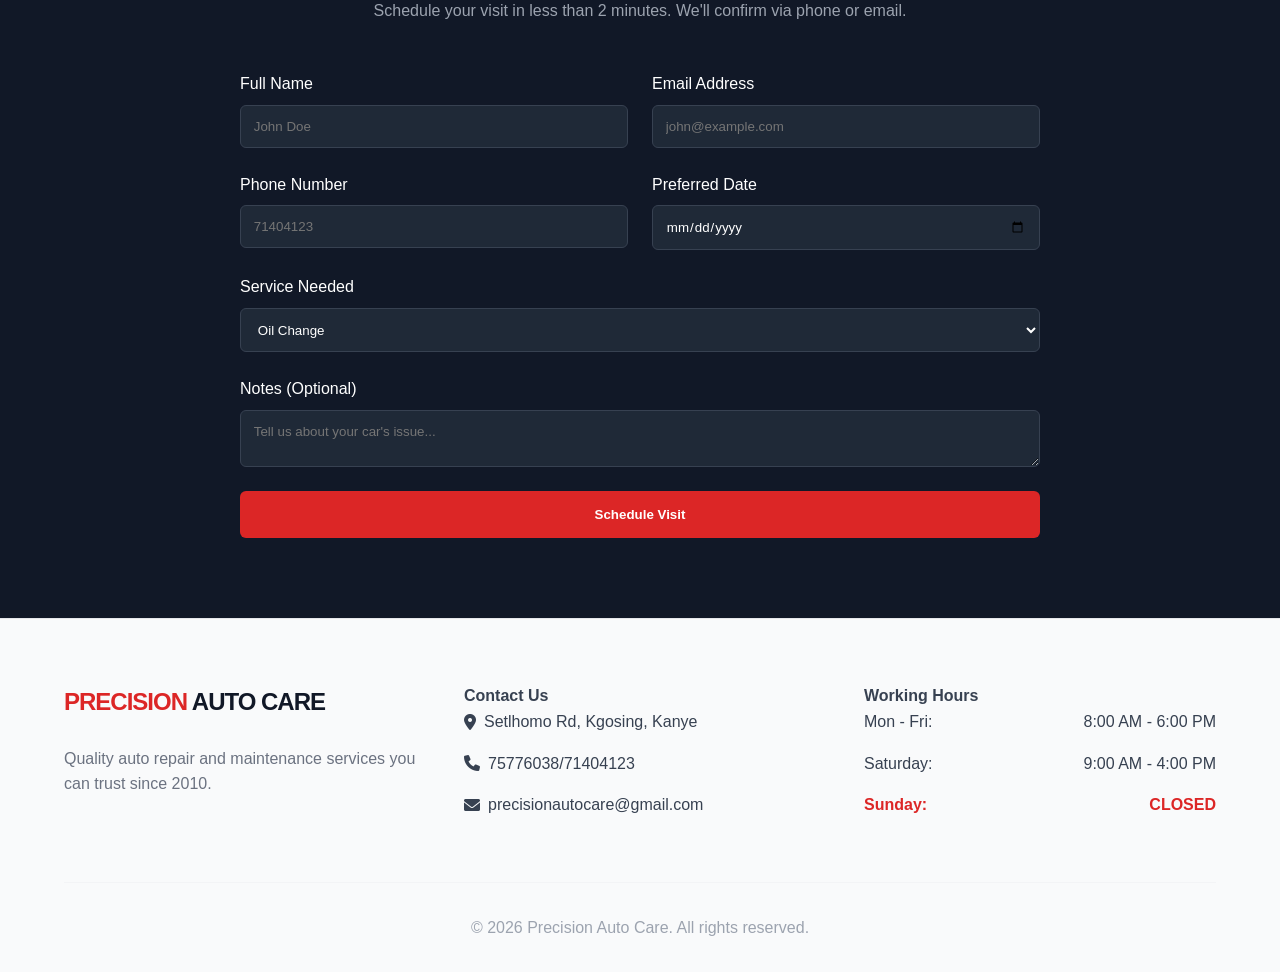
==== commit feb3913d: "Update index.html" ====
--- a/index.html
+++ b/index.html
@@ -22,6 +22,7 @@
                 <a href="about.html" class="nav-link shake-the-btn"><span class="letter">A</span><span class="letter">b</span><span class="letter">o</span><span class="letter">u</span><span class="letter">t</span></a>
                 <a href="reviews.html" class="nav-link shake-the-btn"><span class="letter">R</span><span class="letter">e</span><span class="letter">v</span><span class="letter">i</span><span class="letter">e</span><span class="letter">w</span><span class="letter">s</span></a>
                 <a href="courteseis" class="nav-link shake-the-btn"><span class="letter">C</span><span class="letter">o</span><span class="letter">u</span><span class="letter">r</span><span class="letter">t</span><span class="letter">e</span><spanclass="letter">s</span><span class="letter">e</span><span class="letter">i</span><span class="letter">s</span></a> 
+                    <a href="#booking" class="btn-book shake-the-btn">
                     <span class="letter">B</span><span class="letter">o</span><span class="letter">o</span><span class="letter">k</span> 
                     <span class="letter">A</span><span class="letter">p</span><span class="letter">p</span><span class="letter">o</span><span class="letter">i</span><span class="letter">n</span><span class="letter">t</span><span class="letter">m</span><span class="letter">e</span><span class="letter">n</span><span class="letter">t</span>
                 </a>
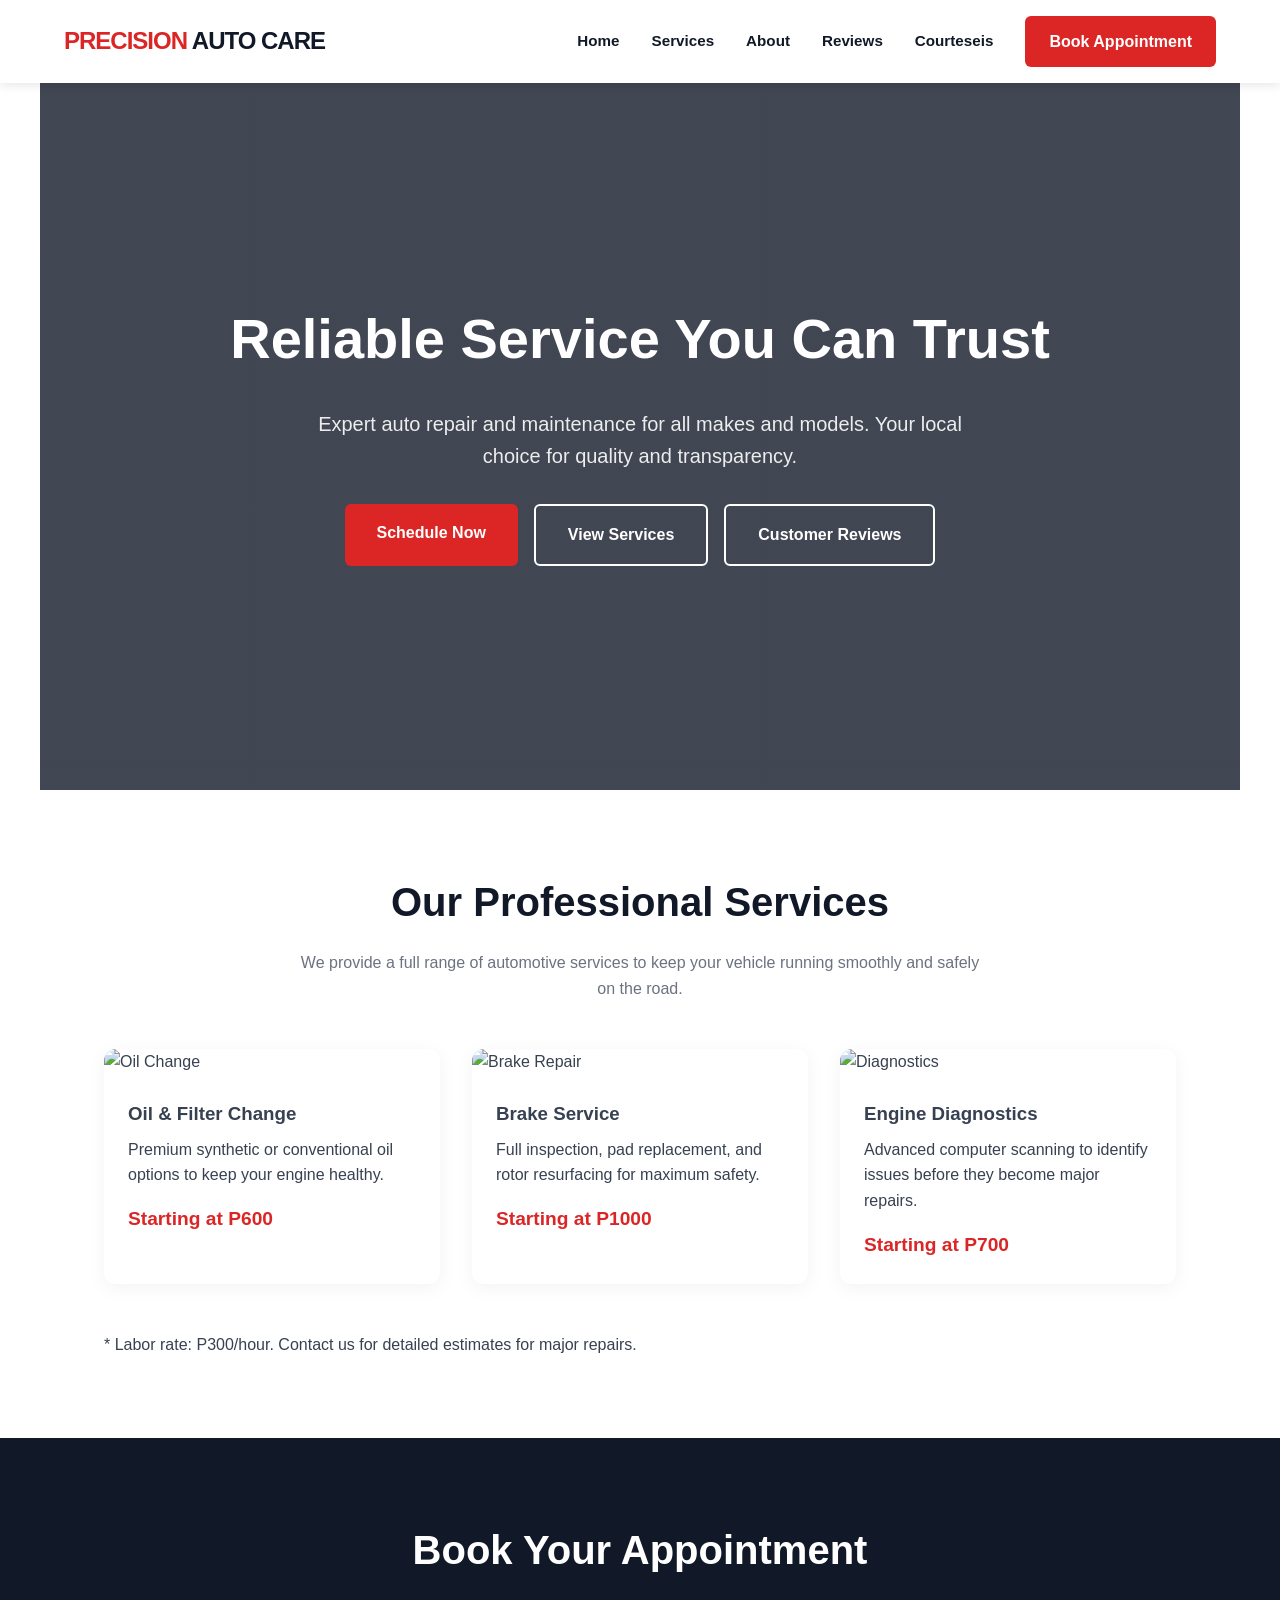
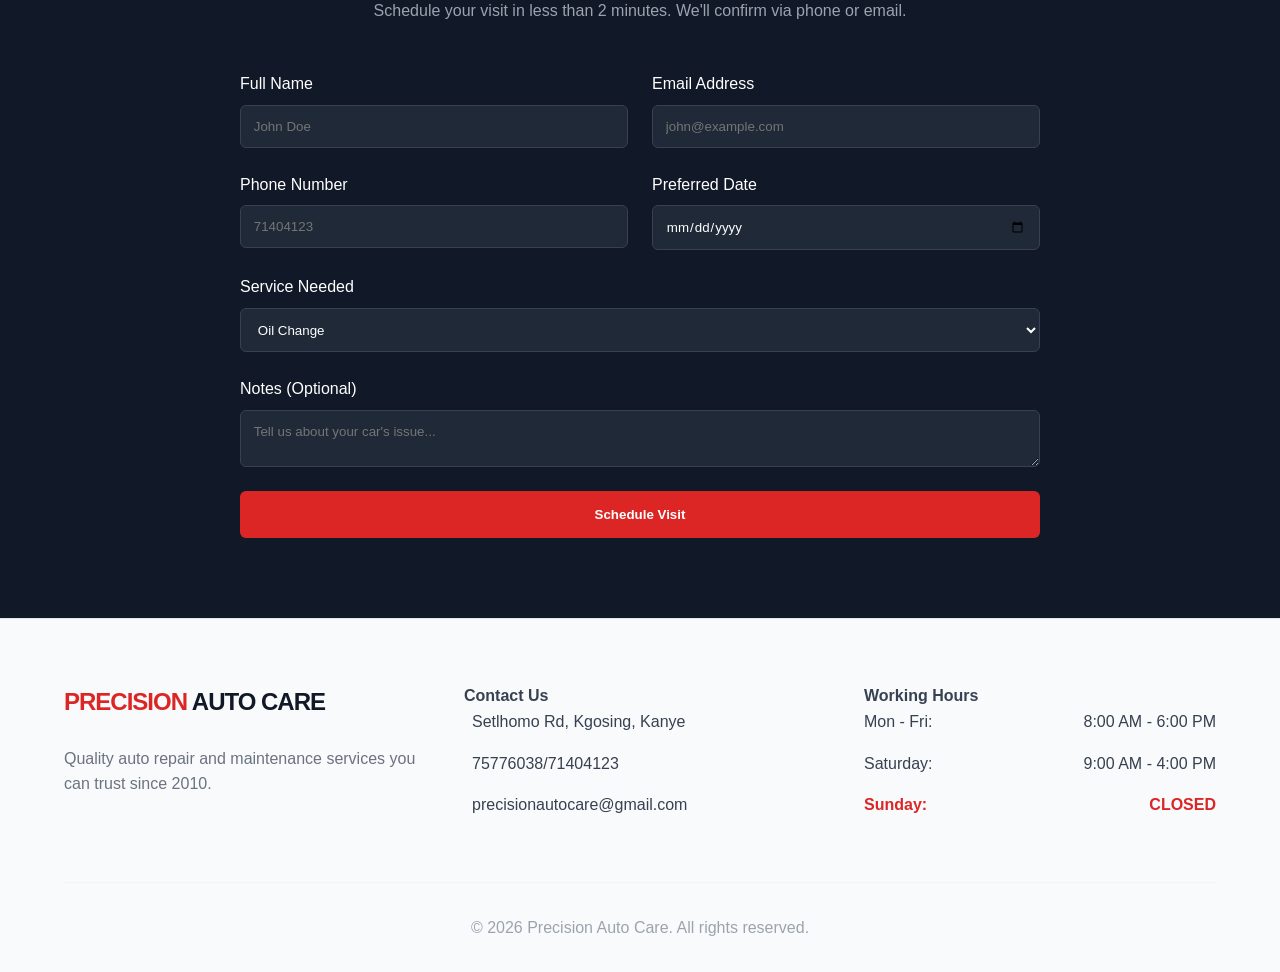
==== commit eba0c9c5: "Update index.html" ====
--- a/index.html
+++ b/index.html
@@ -5,7 +5,6 @@
     <meta name="viewport" content="width=device-width, initial-scale=1.0">
     <title>Precision Auto Care | Professional Local Auto Repair</title>
     <meta name="description" content="Precision Auto Care offers professional, reliable, and affordable auto repair services including oil changes, brake repair, and engine diagnostics. Book your appointment today!">
-    <link rel="stylesheet" href="https://cdnjs.cloudflare.com/ajax/libs/font-awesome/6.0.0/css/all.min.css">
     <link rel="stylesheet" href="style.css">
 </head>
 <body>
